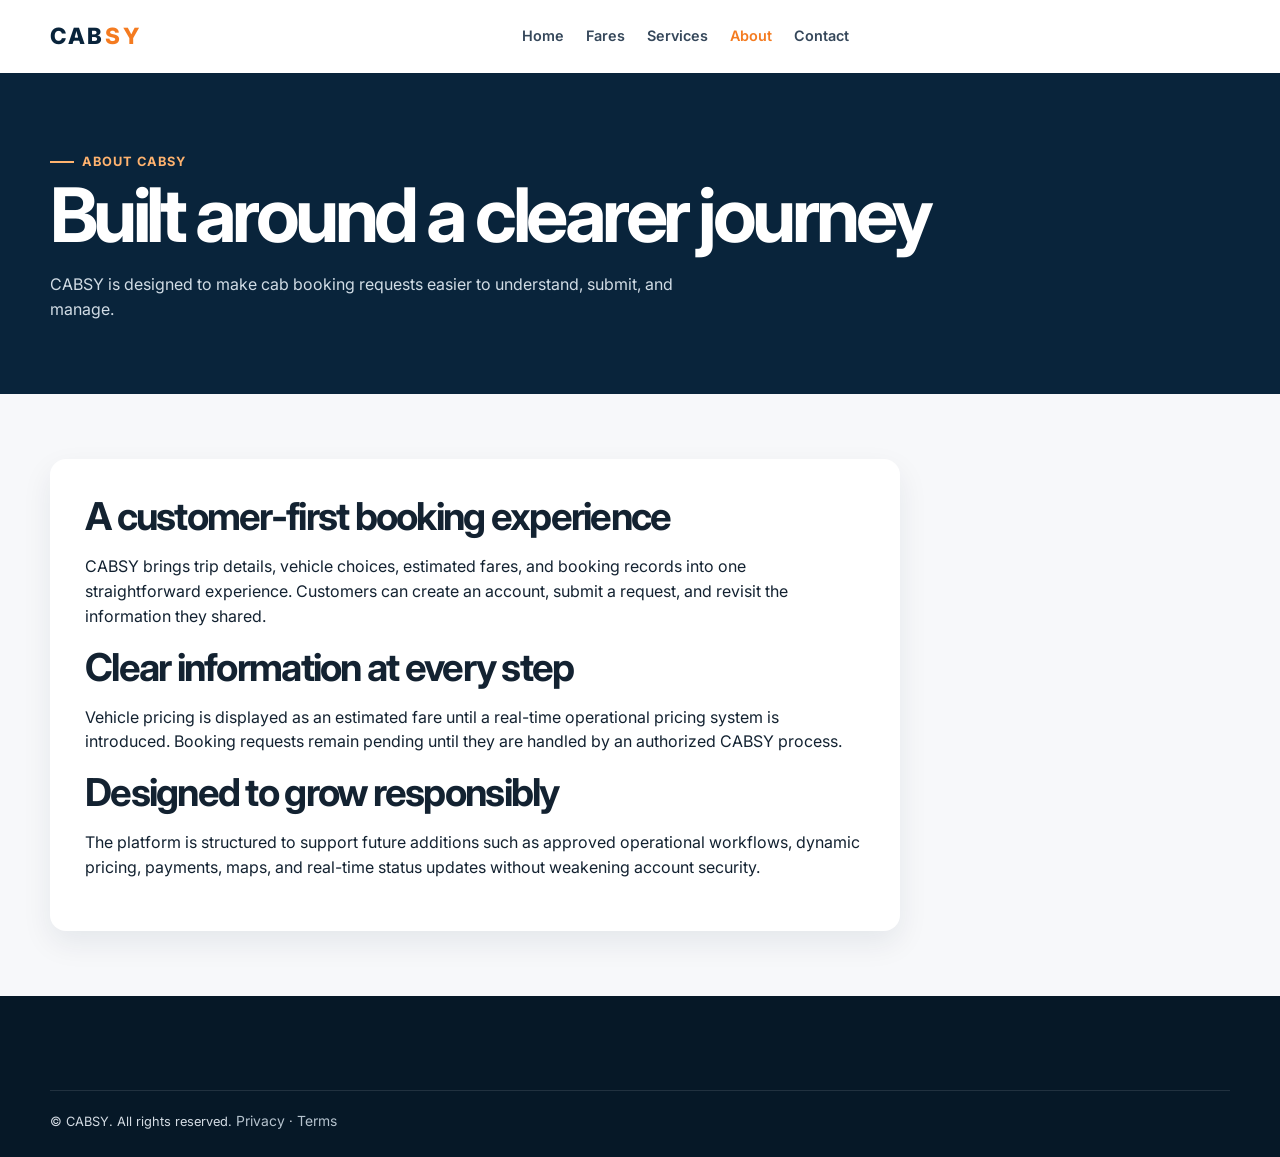
==== about.html @ bde8b739 "Add CABSY booking platform" ====
<!doctype html><html lang="en"><head><meta charset="utf-8"><meta name="viewport" content="width=device-width,initial-scale=1"><title>About CABSY</title><meta name="description" content="Learn about CABSY's customer-first cab booking approach."><link rel="stylesheet" href="css/style.css"></head><body><header class="site-header"><nav class="nav container"><a class="logo" href="index.html">CAB<span>SY</span></a><div class="nav-links"><a href="index.html">Home</a><a href="fares.html">Fares</a><a href="services.html">Services</a><a class="active" href="about.html">About</a><a href="contact.html">Contact</a></div><div class="nav-actions" data-auth-slot></div></nav></header><main><section class="page-hero"><div class="container"><span class="eyebrow">About CABSY</span><h1>Built around a clearer journey</h1><p>CABSY is designed to make cab booking requests easier to understand, submit, and manage.</p></div></section><section class="content-page container"><article><h2>A customer-first booking experience</h2><p>CABSY brings trip details, vehicle choices, estimated fares, and booking records into one straightforward experience. Customers can create an account, submit a request, and revisit the information they shared.</p><h2>Clear information at every step</h2><p>Vehicle pricing is displayed as an estimated fare until a real-time operational pricing system is introduced. Booking requests remain pending until they are handled by an authorized CABSY process.</p><h2>Designed to grow responsibly</h2><p>The platform is structured to support future additions such as approved operational workflows, dynamic pricing, payments, maps, and real-time status updates without weakening account security.</p></article></section></main><footer class="site-footer"><div class="container copyright">© CABSY. All rights reserved. <a href="privacy.html">Privacy</a> · <a href="terms.html">Terms</a></div></footer><div class="toast-region" aria-live="polite"></div><script type="module" src="js/script.js"></script></body></html>
---- css/style.css ----
@import url('https://fonts.googleapis.com/css2?family=Inter:wght@400;500;600;700;800&display=swap');
:root{--navy:#09243b;--navy-2:#0d3554;--orange:#f47b20;--orange-dark:#ca5b0a;--paper:#f7f8fa;--white:#fff;--text:#132231;--muted:#617080;--border:#dbe2e8;--success:#18794e;--error:#bc2c2c;--warning:#a15b00;--shadow:0 12px 30px #09243b14;--radius:16px;--radius-sm:10px;--container:1180px}*{box-sizing:border-box}html{scroll-behavior:smooth}body{margin:0;background:var(--paper);color:var(--text);font:16px/1.55 Inter,Arial,sans-serif}body.menu-open{overflow:hidden}a{color:inherit;text-decoration:none}img{max-width:100%}.container{width:min(var(--container),calc(100% - 40px));margin:auto}.skip-link{position:absolute;left:-999px;z-index:999;padding:10px;background:#fff}.skip-link:focus{left:10px;top:10px}.site-header{position:sticky;top:0;z-index:100;background:#ffffffeb;border-bottom:1px solid transparent;backdrop-filter:blur(12px)}.site-header.scrolled{border-color:var(--border);box-shadow:0 5px 20px #09243b0a}.nav{min-height:72px;display:flex;align-items:center;justify-content:space-between;gap:20px}.logo{font-weight:800;font-size:1.4rem;letter-spacing:.12em;color:var(--navy)}.logo span{color:var(--orange)}.nav-links,.nav-actions{display:flex;align-items:center;gap:22px}.nav-links a{font-size:.9rem;font-weight:600;color:#35475a}.nav-links a:hover,.nav-links a.active{color:var(--orange)}.button{appearance:none;border:0;border-radius:9px;background:var(--orange);color:#fff;cursor:pointer;display:inline-flex;align-items:center;justify-content:center;gap:8px;font:600 .92rem Inter;padding:12px 18px;transition:.2s}.button:hover{background:var(--orange-dark);transform:translateY(-1px)}.button:disabled{opacity:.65;cursor:not-allowed;transform:none}.button-outline{background:transparent;color:var(--navy);border:1px solid var(--navy)}.button-outline:hover{background:var(--navy);color:#fff}.button-light{background:#fff;color:var(--navy)}.menu-toggle{display:none;background:transparent;border:0;color:var(--navy);font-size:1.5rem;cursor:pointer}.hero{background:var(--navy);color:#fff;padding:82px 0 150px;overflow:hidden;position:relative}.hero:after{content:'';position:absolute;width:520px;height:520px;border:80px solid #ffffff0b;border-radius:50%;right:-180px;top:-220px}.hero-grid{display:grid;grid-template-columns:1.1fr .9fr;gap:58px;align-items:center;position:relative;z-index:1}.eyebrow{display:inline-flex;gap:8px;align-items:center;color:#ffb36f;font-size:.8rem;font-weight:700;letter-spacing:.08em;text-transform:uppercase}.eyebrow:before{content:'';width:24px;height:2px;background:currentColor}h1,h2,h3{line-height:1.15;margin:0 0 14px}h1{font-size:clamp(2.5rem,6vw,4.7rem);letter-spacing:-.06em}h2{font-size:clamp(1.8rem,3vw,2.7rem);letter-spacing:-.045em}h3{font-size:1.12rem}.hero p{color:#d2dbe3;font-size:1.08rem;max-width:580px}.hero-actions{display:flex;gap:12px;flex-wrap:wrap;margin-top:25px}.hero-visual{min-height:290px;position:relative}.car-art{position:absolute;inset:45px 0 0 30px;border-radius:28px;background:linear-gradient(140deg,#15557b,#0d304c);box-shadow:20px 20px 0 #f47b20}.car-art:before{content:'CABSY';position:absolute;inset:22% 12%;display:grid;place-items:center;border:1px solid #ffffff3d;border-radius:18px;color:#fff;font-weight:800;font-size:clamp(2.5rem,6vw,4.5rem);letter-spacing:.2em}.booking-shell{margin:-92px auto 0;position:relative;z-index:2}.booking-card,.card{background:#fff;border:1px solid var(--border);box-shadow:var(--shadow);border-radius:var(--radius)}.booking-card{padding:25px}.form-heading{display:flex;justify-content:space-between;gap:16px;align-items:baseline;margin-bottom:18px}.form-heading p{margin:0;color:var(--muted);font-size:.88rem}.booking-grid{display:grid;grid-template-columns:repeat(4,1fr);gap:14px}.field{display:grid;gap:6px}.field label{font-size:.82rem;font-weight:700;color:#34485b}.field-full{grid-column:span 2}.field input,.field select,.field textarea{width:100%;min-height:45px;padding:10px 11px;border:1px solid var(--border);border-radius:8px;font:inherit;background:#fff;color:var(--text)}.field textarea{min-height:86px;resize:vertical}.field input:focus,.field select:focus,.field textarea:focus{outline:3px solid #f47b2030;border-color:var(--orange)}.input-error{border-color:var(--error)!important}.field-error{min-height:18px;font-size:.76rem;color:var(--error)}.form-submit{align-self:end;min-height:45px}.section{padding:88px 0}.section-alt{background:#edf1f4}.section-head{max-width:670px;margin-bottom:36px}.section-head p{color:var(--muted);margin:0}.grid-3{display:grid;grid-template-columns:repeat(3,1fr);gap:20px}.feature{padding:25px}.feature-icon{display:grid;place-items:center;width:46px;height:46px;background:#fff0e6;border-radius:12px;color:var(--orange);font-size:1.4rem;margin-bottom:18px}.feature p,.card p{color:var(--muted);font-size:.93rem}.vehicle-card{padding:20px;display:flex;flex-direction:column}.vehicle-icon{height:88px;display:grid;place-items:center;font-size:3.5rem;background:#f2f6f8;border-radius:12px;margin-bottom:16px}.vehicle-meta{display:flex;justify-content:space-between;gap:8px;color:var(--muted);font-size:.83rem}.price{font-size:1.35rem;font-weight:800;color:var(--navy);margin:14px 0}.vehicle-card .button{margin-top:auto}.steps{counter-reset:step}.step{padding:22px;position:relative}.step:before{counter-increment:step;content:'0' counter(step);font-size:2rem;font-weight:800;color:var(--orange)}.safety{background:var(--navy);color:#fff}.safety p{color:#d1dce5}.testimonial{padding:25px}.stars{color:var(--orange);letter-spacing:2px}.quote{font-size:1rem}.cta{background:var(--orange);color:#fff;border-radius:var(--radius);padding:42px;display:flex;align-items:center;justify-content:space-between;gap:20px}.cta h2{margin:0}.site-footer{background:#061827;color:#d4dce4;padding:58px 0 24px}.footer-grid{display:grid;grid-template-columns:1.6fr repeat(3,1fr);gap:35px}.site-footer .logo{color:#fff}.site-footer p,.site-footer a{font-size:.87rem;color:#b6c3ce}.site-footer a:hover{color:#ffab67}.footer-title{color:#fff;font-size:.88rem;font-weight:700;margin:0 0 13px}.footer-links{display:grid;gap:8px}.copyright{border-top:1px solid #ffffff1c;margin-top:36px;padding-top:20px;font-size:.8rem}.page-hero{background:var(--navy);color:#fff;padding:72px 0}.page-hero p{max-width:650px;color:#d1dce5;margin:0}.content-page{padding:65px 0}.content-page article{max-width:850px;background:#fff;padding:35px;border-radius:var(--radius);box-shadow:var(--shadow)}.content-page li{margin:7px 0}.status{display:inline-flex;border-radius:99px;padding:4px 9px;font-size:.76rem;font-weight:700}.status-pending{color:#9a5a00;background:#fff1d8}.status-confirmed{color:#075b85;background:#dcf3ff}.status-completed{color:#17653f;background:#e0f5e8}.status-cancelled{color:#a02828;background:#fee6e6}.toast-region{position:fixed;right:18px;bottom:18px;z-index:1000;display:grid;gap:10px}.toast{max-width:360px;background:#fff;border-left:4px solid var(--navy);padding:13px 15px;box-shadow:var(--shadow);border-radius:8px}.toast.success{border-color:var(--success)}.toast.error{border-color:var(--error)}.modal-backdrop{position:fixed;inset:0;background:#06182799;display:none;z-index:1000;padding:20px;place-items:center}.modal-backdrop.open{display:grid}.modal{max-width:520px;width:100%;background:#fff;border-radius:16px;padding:28px;box-shadow:var(--shadow)}.account-menu{position:relative}.account-menu summary{cursor:pointer;list-style:none;font-weight:600;font-size:.88rem}.account-menu summary::-webkit-details-marker{display:none}.account-menu nav{position:absolute;right:0;top:130%;width:180px;padding:8px;background:#fff;border:1px solid var(--border);border-radius:10px;box-shadow:var(--shadow);display:grid;gap:3px}.account-menu a,.account-menu button{padding:8px;text-align:left;border:0;background:transparent;cursor:pointer;font:inherit;font-size:.86rem}.account-menu a:hover,.account-menu button:hover{background:var(--paper)}
@media(max-width:850px){.menu-toggle{display:block}.nav-links,.nav-actions{display:none}.nav-links.open{display:flex;position:absolute;top:72px;left:0;right:0;padding:22px 20px;background:#fff;border-bottom:1px solid var(--border);flex-direction:column;align-items:stretch;gap:14px}.nav-actions.mobile-open{display:flex;position:absolute;top:286px;left:0;right:0;padding:0 20px 22px;background:#fff;flex-direction:column;align-items:stretch}.hero{padding:62px 0 130px}.hero-grid{grid-template-columns:1fr}.hero-visual{display:none}.booking-grid{grid-template-columns:repeat(2,1fr)}.field-full{grid-column:span 2}.footer-grid{grid-template-columns:repeat(2,1fr)}}
@media(max-width:540px){.container{width:min(100% - 28px,var(--container))}.hero{padding-top:50px}.booking-card{padding:18px}.booking-grid,.grid-3{grid-template-columns:1fr}.field-full{grid-column:span 1}.form-submit{width:100%}.section{padding:60px 0}.cta{padding:28px;display:block}.cta .button{margin-top:18px}.footer-grid{grid-template-columns:1fr 1fr;gap:24px}.footer-grid>div:first-child{grid-column:span 2}.page-hero{padding:55px 0}.content-page{padding:35px 0}.content-page article{padding:22px}}
@media(prefers-reduced-motion:reduce){*,*:before,*:after{scroll-behavior:auto!important;transition:none!important;animation:none!important}}
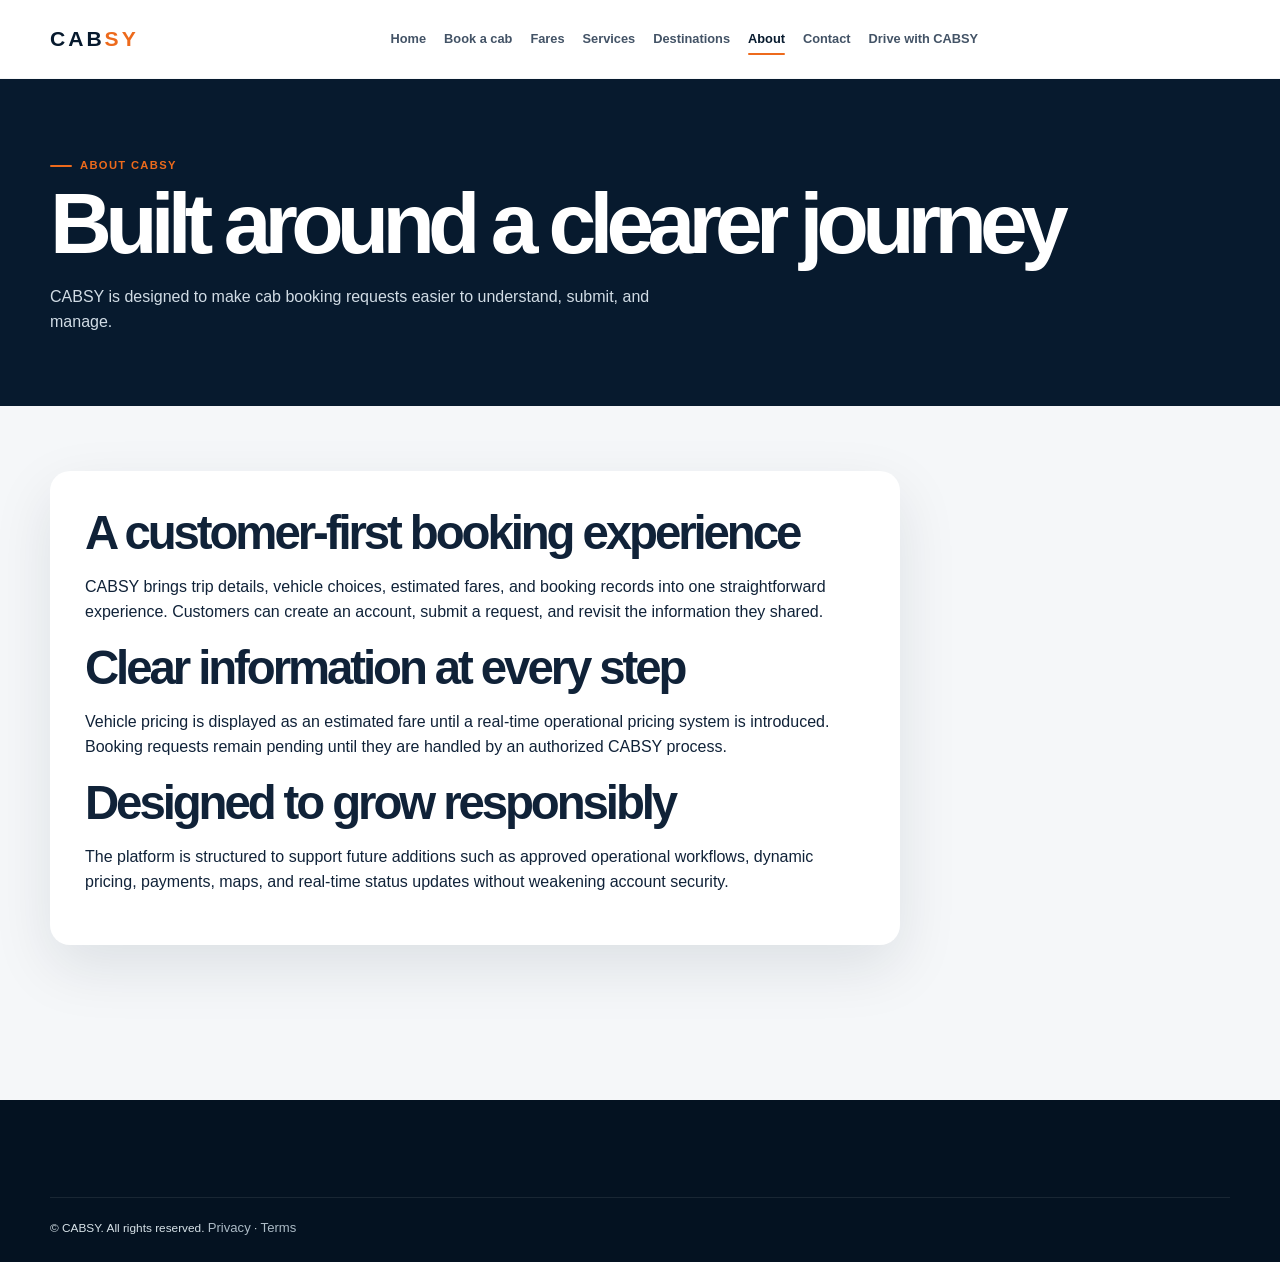
==== commit 1dc56892: "Add route booking and driver verification" ====
--- a/about.html
+++ b/about.html
@@ -1 +1 @@
-<!doctype html><html lang="en"><head><meta charset="utf-8"><meta name="viewport" content="width=device-width,initial-scale=1"><title>About CABSY</title><meta name="description" content="Learn about CABSY's customer-first cab booking approach."><link rel="stylesheet" href="css/style.css"></head><body><header class="site-header"><nav class="nav container"><a class="logo" href="index.html">CAB<span>SY</span></a><div class="nav-links"><a href="index.html">Home</a><a href="fares.html">Fares</a><a href="services.html">Services</a><a class="active" href="about.html">About</a><a href="contact.html">Contact</a></div><div class="nav-actions" data-auth-slot></div></nav></header><main><section class="page-hero"><div class="container"><span class="eyebrow">About CABSY</span><h1>Built around a clearer journey</h1><p>CABSY is designed to make cab booking requests easier to understand, submit, and manage.</p></div></section><section class="content-page container"><article><h2>A customer-first booking experience</h2><p>CABSY brings trip details, vehicle choices, estimated fares, and booking records into one straightforward experience. Customers can create an account, submit a request, and revisit the information they shared.</p><h2>Clear information at every step</h2><p>Vehicle pricing is displayed as an estimated fare until a real-time operational pricing system is introduced. Booking requests remain pending until they are handled by an authorized CABSY process.</p><h2>Designed to grow responsibly</h2><p>The platform is structured to support future additions such as approved operational workflows, dynamic pricing, payments, maps, and real-time status updates without weakening account security.</p></article></section></main><footer class="site-footer"><div class="container copyright">© CABSY. All rights reserved. <a href="privacy.html">Privacy</a> · <a href="terms.html">Terms</a></div></footer><div class="toast-region" aria-live="polite"></div><script type="module" src="js/script.js"></script></body></html>+<!doctype html><html lang="en"><head><meta charset="utf-8"><meta name="viewport" content="width=device-width,initial-scale=1"><title>About CABSY</title><meta name="description" content="Learn about CABSY's customer-first cab booking approach."><link rel="stylesheet" href="css/style.css"></head><body><header class="site-header"><nav class="nav container"><a class="logo" href="index.html">CAB<span>SY</span></a><div class="nav-links"><a href="index.html">Home</a><a href="index.html#book">Book a cab</a><a href="fares.html">Fares</a><a href="services.html">Services</a><a href="destinations.html">Destinations</a><a class="active" href="about.html">About</a><a href="contact.html">Contact</a><a href="driver-registration.html">Drive with CABSY</a></div><div class="nav-actions" data-auth-slot></div></nav></header><main><section class="page-hero"><div class="container"><span class="eyebrow">About CABSY</span><h1>Built around a clearer journey</h1><p>CABSY is designed to make cab booking requests easier to understand, submit, and manage.</p></div></section><section class="content-page container"><article><h2>A customer-first booking experience</h2><p>CABSY brings trip details, vehicle choices, estimated fares, and booking records into one straightforward experience. Customers can create an account, submit a request, and revisit the information they shared.</p><h2>Clear information at every step</h2><p>Vehicle pricing is displayed as an estimated fare until a real-time operational pricing system is introduced. Booking requests remain pending until they are handled by an authorized CABSY process.</p><h2>Designed to grow responsibly</h2><p>The platform is structured to support future additions such as approved operational workflows, dynamic pricing, payments, maps, and real-time status updates without weakening account security.</p></article></section></main><footer class="site-footer"><div class="container copyright">© CABSY. All rights reserved. <a href="privacy.html">Privacy</a> · <a href="terms.html">Terms</a></div></footer><div class="toast-region" aria-live="polite"></div><script type="module" src="js/script.js"></script></body></html>
--- a/css/style.css
+++ b/css/style.css
@@ -1,5 +1,2 @@
-@import url('https://fonts.googleapis.com/css2?family=Inter:wght@400;500;600;700;800&display=swap');
-:root{--navy:#09243b;--navy-2:#0d3554;--orange:#f47b20;--orange-dark:#ca5b0a;--paper:#f7f8fa;--white:#fff;--text:#132231;--muted:#617080;--border:#dbe2e8;--success:#18794e;--error:#bc2c2c;--warning:#a15b00;--shadow:0 12px 30px #09243b14;--radius:16px;--radius-sm:10px;--container:1180px}*{box-sizing:border-box}html{scroll-behavior:smooth}body{margin:0;background:var(--paper);color:var(--text);font:16px/1.55 Inter,Arial,sans-serif}body.menu-open{overflow:hidden}a{color:inherit;text-decoration:none}img{max-width:100%}.container{width:min(var(--container),calc(100% - 40px));margin:auto}.skip-link{position:absolute;left:-999px;z-index:999;padding:10px;background:#fff}.skip-link:focus{left:10px;top:10px}.site-header{position:sticky;top:0;z-index:100;background:#ffffffeb;border-bottom:1px solid transparent;backdrop-filter:blur(12px)}.site-header.scrolled{border-color:var(--border);box-shadow:0 5px 20px #09243b0a}.nav{min-height:72px;display:flex;align-items:center;justify-content:space-between;gap:20px}.logo{font-weight:800;font-size:1.4rem;letter-spacing:.12em;color:var(--navy)}.logo span{color:var(--orange)}.nav-links,.nav-actions{display:flex;align-items:center;gap:22px}.nav-links a{font-size:.9rem;font-weight:600;color:#35475a}.nav-links a:hover,.nav-links a.active{color:var(--orange)}.button{appearance:none;border:0;border-radius:9px;background:var(--orange);color:#fff;cursor:pointer;display:inline-flex;align-items:center;justify-content:center;gap:8px;font:600 .92rem Inter;padding:12px 18px;transition:.2s}.button:hover{background:var(--orange-dark);transform:translateY(-1px)}.button:disabled{opacity:.65;cursor:not-allowed;transform:none}.button-outline{background:transparent;color:var(--navy);border:1px solid var(--navy)}.button-outline:hover{background:var(--navy);color:#fff}.button-light{background:#fff;color:var(--navy)}.menu-toggle{display:none;background:transparent;border:0;color:var(--navy);font-size:1.5rem;cursor:pointer}.hero{background:var(--navy);color:#fff;padding:82px 0 150px;overflow:hidden;position:relative}.hero:after{content:'';position:absolute;width:520px;height:520px;border:80px solid #ffffff0b;border-radius:50%;right:-180px;top:-220px}.hero-grid{display:grid;grid-template-columns:1.1fr .9fr;gap:58px;align-items:center;position:relative;z-index:1}.eyebrow{display:inline-flex;gap:8px;align-items:center;color:#ffb36f;font-size:.8rem;font-weight:700;letter-spacing:.08em;text-transform:uppercase}.eyebrow:before{content:'';width:24px;height:2px;background:currentColor}h1,h2,h3{line-height:1.15;margin:0 0 14px}h1{font-size:clamp(2.5rem,6vw,4.7rem);letter-spacing:-.06em}h2{font-size:clamp(1.8rem,3vw,2.7rem);letter-spacing:-.045em}h3{font-size:1.12rem}.hero p{color:#d2dbe3;font-size:1.08rem;max-width:580px}.hero-actions{display:flex;gap:12px;flex-wrap:wrap;margin-top:25px}.hero-visual{min-height:290px;position:relative}.car-art{position:absolute;inset:45px 0 0 30px;border-radius:28px;background:linear-gradient(140deg,#15557b,#0d304c);box-shadow:20px 20px 0 #f47b20}.car-art:before{content:'CABSY';position:absolute;inset:22% 12%;display:grid;place-items:center;border:1px solid #ffffff3d;border-radius:18px;color:#fff;font-weight:800;font-size:clamp(2.5rem,6vw,4.5rem);letter-spacing:.2em}.booking-shell{margin:-92px auto 0;position:relative;z-index:2}.booking-card,.card{background:#fff;border:1px solid var(--border);box-shadow:var(--shadow);border-radius:var(--radius)}.booking-card{padding:25px}.form-heading{display:flex;justify-content:space-between;gap:16px;align-items:baseline;margin-bottom:18px}.form-heading p{margin:0;color:var(--muted);font-size:.88rem}.booking-grid{display:grid;grid-template-columns:repeat(4,1fr);gap:14px}.field{display:grid;gap:6px}.field label{font-size:.82rem;font-weight:700;color:#34485b}.field-full{grid-column:span 2}.field input,.field select,.field textarea{width:100%;min-height:45px;padding:10px 11px;border:1px solid var(--border);border-radius:8px;font:inherit;background:#fff;color:var(--text)}.field textarea{min-height:86px;resize:vertical}.field input:focus,.field select:focus,.field textarea:focus{outline:3px solid #f47b2030;border-color:var(--orange)}.input-error{border-color:var(--error)!important}.field-error{min-height:18px;font-size:.76rem;color:var(--error)}.form-submit{align-self:end;min-height:45px}.section{padding:88px 0}.section-alt{background:#edf1f4}.section-head{max-width:670px;margin-bottom:36px}.section-head p{color:var(--muted);margin:0}.grid-3{display:grid;grid-template-columns:repeat(3,1fr);gap:20px}.feature{padding:25px}.feature-icon{display:grid;place-items:center;width:46px;height:46px;background:#fff0e6;border-radius:12px;color:var(--orange);font-size:1.4rem;margin-bottom:18px}.feature p,.card p{color:var(--muted);font-size:.93rem}.vehicle-card{padding:20px;display:flex;flex-direction:column}.vehicle-icon{height:88px;display:grid;place-items:center;font-size:3.5rem;background:#f2f6f8;border-radius:12px;margin-bottom:16px}.vehicle-meta{display:flex;justify-content:space-between;gap:8px;color:var(--muted);font-size:.83rem}.price{font-size:1.35rem;font-weight:800;color:var(--navy);margin:14px 0}.vehicle-card .button{margin-top:auto}.steps{counter-reset:step}.step{padding:22px;position:relative}.step:before{counter-increment:step;content:'0' counter(step);font-size:2rem;font-weight:800;color:var(--orange)}.safety{background:var(--navy);color:#fff}.safety p{color:#d1dce5}.testimonial{padding:25px}.stars{color:var(--orange);letter-spacing:2px}.quote{font-size:1rem}.cta{background:var(--orange);color:#fff;border-radius:var(--radius);padding:42px;display:flex;align-items:center;justify-content:space-between;gap:20px}.cta h2{margin:0}.site-footer{background:#061827;color:#d4dce4;padding:58px 0 24px}.footer-grid{display:grid;grid-template-columns:1.6fr repeat(3,1fr);gap:35px}.site-footer .logo{color:#fff}.site-footer p,.site-footer a{font-size:.87rem;color:#b6c3ce}.site-footer a:hover{color:#ffab67}.footer-title{color:#fff;font-size:.88rem;font-weight:700;margin:0 0 13px}.footer-links{display:grid;gap:8px}.copyright{border-top:1px solid #ffffff1c;margin-top:36px;padding-top:20px;font-size:.8rem}.page-hero{background:var(--navy);color:#fff;padding:72px 0}.page-hero p{max-width:650px;color:#d1dce5;margin:0}.content-page{padding:65px 0}.content-page article{max-width:850px;background:#fff;padding:35px;border-radius:var(--radius);box-shadow:var(--shadow)}.content-page li{margin:7px 0}.status{display:inline-flex;border-radius:99px;padding:4px 9px;font-size:.76rem;font-weight:700}.status-pending{color:#9a5a00;background:#fff1d8}.status-confirmed{color:#075b85;background:#dcf3ff}.status-completed{color:#17653f;background:#e0f5e8}.status-cancelled{color:#a02828;background:#fee6e6}.toast-region{position:fixed;right:18px;bottom:18px;z-index:1000;display:grid;gap:10px}.toast{max-width:360px;background:#fff;border-left:4px solid var(--navy);padding:13px 15px;box-shadow:var(--shadow);border-radius:8px}.toast.success{border-color:var(--success)}.toast.error{border-color:var(--error)}.modal-backdrop{position:fixed;inset:0;background:#06182799;display:none;z-index:1000;padding:20px;place-items:center}.modal-backdrop.open{display:grid}.modal{max-width:520px;width:100%;background:#fff;border-radius:16px;padding:28px;box-shadow:var(--shadow)}.account-menu{position:relative}.account-menu summary{cursor:pointer;list-style:none;font-weight:600;font-size:.88rem}.account-menu summary::-webkit-details-marker{display:none}.account-menu nav{position:absolute;right:0;top:130%;width:180px;padding:8px;background:#fff;border:1px solid var(--border);border-radius:10px;box-shadow:var(--shadow);display:grid;gap:3px}.account-menu a,.account-menu button{padding:8px;text-align:left;border:0;background:transparent;cursor:pointer;font:inherit;font-size:.86rem}.account-menu a:hover,.account-menu button:hover{background:var(--paper)}
-@media(max-width:850px){.menu-toggle{display:block}.nav-links,.nav-actions{display:none}.nav-links.open{display:flex;position:absolute;top:72px;left:0;right:0;padding:22px 20px;background:#fff;border-bottom:1px solid var(--border);flex-direction:column;align-items:stretch;gap:14px}.nav-actions.mobile-open{display:flex;position:absolute;top:286px;left:0;right:0;padding:0 20px 22px;background:#fff;flex-direction:column;align-items:stretch}.hero{padding:62px 0 130px}.hero-grid{grid-template-columns:1fr}.hero-visual{display:none}.booking-grid{grid-template-columns:repeat(2,1fr)}.field-full{grid-column:span 2}.footer-grid{grid-template-columns:repeat(2,1fr)}}
-@media(max-width:540px){.container{width:min(100% - 28px,var(--container))}.hero{padding-top:50px}.booking-card{padding:18px}.booking-grid,.grid-3{grid-template-columns:1fr}.field-full{grid-column:span 1}.form-submit{width:100%}.section{padding:60px 0}.cta{padding:28px;display:block}.cta .button{margin-top:18px}.footer-grid{grid-template-columns:1fr 1fr;gap:24px}.footer-grid>div:first-child{grid-column:span 2}.page-hero{padding:55px 0}.content-page{padding:35px 0}.content-page article{padding:22px}}
-@media(prefers-reduced-motion:reduce){*,*:before,*:after{scroll-behavior:auto!important;transition:none!important;animation:none!important}}
+
+:root{--navy:#071a2e;--navy-deep:#041221;--blue:#154669;--ink:#102238;--muted:#697889;--orange:#ed6a1c;--orange-2:#ff9a54;--cream:#fff9f4;--paper:#f5f7f9;--surface:#fff;--border:#dce5eb;--line:#e9eef2;--success:#177245;--error:#b42318;--shadow:0 22px 60px rgba(9,31,49,.1);--shadow-lg:0 32px 90px rgba(3,22,38,.2);--radius:20px;--radius-lg:30px;--container:1180px}*{box-sizing:border-box}html{scroll-behavior:smooth}body{margin:0;padding-top:78px;background:var(--paper);color:var(--ink);font:16px/1.55 'DM Sans',Arial,sans-serif}body.menu-open{overflow:hidden}a{color:inherit;text-decoration:none}button,input,select,textarea{font:inherit}img{max-width:100%}.container{width:min(var(--container),calc(100% - 48px));margin:auto}.skip-link{position:absolute;top:-50px;left:12px;z-index:999;padding:9px 13px;border-radius:8px;background:#fff;box-shadow:var(--shadow)}.skip-link:focus{top:12px}.site-header{position:fixed;top:0;right:0;left:0;z-index:100;border-bottom:1px solid transparent;background:rgba(255,255,255,.94);backdrop-filter:blur(18px);transition:background .25s,border .25s,box-shadow .25s}.site-header.scrolled{border-color:#e5eaee;background:rgba(255,255,255,.94);box-shadow:0 6px 26px rgba(4,18,33,.06)}.nav{display:flex;min-height:78px;align-items:center;justify-content:space-between;gap:18px}.logo{font:800 1.32rem/1 Manrope,sans-serif;letter-spacing:.14em;color:var(--navy)}.logo span{color:var(--orange)}.nav-links,.nav-actions{display:flex;align-items:center;gap:18px}.nav-links a{position:relative;padding:6px 0;color:#435366;font-size:.8rem;font-weight:700;white-space:nowrap}.nav-links a:after{position:absolute;right:0;bottom:0;left:0;height:2px;transform:scaleX(0);transform-origin:center;border-radius:2px;background:var(--orange);content:'';transition:transform .2s}.nav-links a:hover,.nav-links a.active{color:var(--navy)}.nav-links a:hover:after,.nav-links a.active:after{transform:scaleX(1)}.menu-toggle{display:none;border:0;background:transparent;color:var(--navy);font-size:1.5rem;cursor:pointer}.button{display:inline-flex;min-height:44px;align-items:center;justify-content:center;gap:9px;border:1px solid transparent;border-radius:10px;background:var(--orange);color:#fff;cursor:pointer;padding:10px 16px;font-size:.84rem;font-weight:800;transition:transform .22s ease,box-shadow .22s ease,background .22s ease,border-color .22s ease}.button:hover{transform:translateY(-2px);background:#cc510a;box-shadow:0 11px 20px rgba(190,71,7,.2)}.button:focus-visible,a:focus-visible,input:focus-visible,select:focus-visible,textarea:focus-visible{outline:3px solid #ed6a1c42;outline-offset:3px}.button:disabled{cursor:not-allowed;opacity:.6;transform:none}.button-primary{background:linear-gradient(135deg,#f47b2d,#db580e)}.button-primary:hover{background:linear-gradient(135deg,#f88a43,#c94b06)}.button-outline{border-color:#a8b7c2;background:transparent;color:var(--navy)}.button-outline:hover{border-color:var(--navy);background:var(--navy);color:#fff}.button-ghost{border-color:#ffffff38;background:#ffffff12;color:#fff;backdrop-filter:blur(9px)}.button-ghost:hover{border-color:#ffffff70;background:#fff;color:var(--navy);box-shadow:none}.button-xl{min-height:52px;padding:13px 21px;font-size:.92rem}.eyebrow{display:inline-flex;align-items:center;gap:8px;color:var(--orange);font-size:.7rem;font-weight:800;letter-spacing:.12em;text-transform:uppercase}.eyebrow:before{width:22px;height:2px;border-radius:3px;background:currentColor;content:''}h1,h2,h3{margin:0 0 14px;font-family:Manrope,Arial,sans-serif;line-height:1.12}h1{font-size:clamp(3.3rem,6.7vw,6.15rem);letter-spacing:-.079em}h2{font-size:clamp(2rem,3.7vw,3.35rem);letter-spacing:-.065em}h3{font-size:1.1rem;letter-spacing:-.025em}.hero{position:relative;overflow:hidden;background:var(--navy);color:#fff}.hero-premium{min-height:650px;padding:93px 0 187px;background:radial-gradient(circle at 76% 26%,#1e668e 0,transparent 20%),radial-gradient(circle at 29% 100%,#0e385a 0,transparent 31%),linear-gradient(122deg,#061827,#0a263d)}.hero-grid-pattern{position:absolute;inset:0;opacity:.16;background-image:linear-gradient(#ffffff16 1px,transparent 1px),linear-gradient(90deg,#ffffff16 1px,transparent 1px);background-size:36px 36px;mask-image:linear-gradient(90deg,#000 0,transparent 79%)}.hero-orbit{position:absolute;border:1px solid #ffffff20;border-radius:50%;pointer-events:none}.orbit-one{top:-270px;right:-165px;width:720px;height:720px}.orbit-two{right:20%;bottom:-460px;width:850px;height:850px;border-color:#ed6a1c2c}.hero-layout{position:relative;z-index:1;display:grid;grid-template-columns:1.02fr .98fr;gap:60px;align-items:center}.hero-copy{max-width:645px}.hero-badge{display:inline-flex;align-items:center;gap:8px;padding:8px 12px;border:1px solid #ffffff24;border-radius:50px;background:#ffffff0e;color:#d9e9f3;font-size:.7rem;font-weight:800;letter-spacing:.09em;text-transform:uppercase;backdrop-filter:blur(9px)}.hero-badge i{width:7px;height:7px;border-radius:50%;background:var(--orange-2);box-shadow:0 0 0 4px #ff995826}.hero-copy h1{margin-top:21px}.hero-copy h1 span{color:#ffa766}.hero-copy>p{max-width:550px;margin:21px 0 0;color:#c9d6df;font-size:1.08rem}.hero-actions{display:flex;flex-wrap:wrap;gap:12px;margin-top:30px}.hero-proof{display:flex;flex-wrap:wrap;gap:16px;margin-top:34px;color:#d0dbe2;font-size:.75rem;font-weight:700}.hero-proof span{display:flex;align-items:center;gap:7px}.hero-proof b{display:grid;width:22px;height:22px;place-items:center;border:1px solid #ffffff32;border-radius:50%;color:#ffad70;font:800 .62rem Manrope}.hero-product{position:relative;min-height:450px}.hero-glow{position:absolute;top:48px;left:18%;width:350px;height:350px;border-radius:50%;background:#53b1d436;filter:blur(26px)}.map-panel{position:absolute;top:18px;right:15px;bottom:17px;left:39px;overflow:hidden;border:1px solid #ffffff32;border-radius:28px;background:linear-gradient(145deg,#34708d,#154461 62%,#0d304a);box-shadow:var(--shadow-lg);transform:rotate(2.5deg)}.map-panel:before{position:absolute;inset:0;background:radial-gradient(ellipse at 62% 22%,#a2d8e331 0,transparent 36%);content:''}.map-lines span{position:absolute;width:160%;height:1px;background:#d4edf01c;transform:rotate(-31deg)}.map-lines span:nth-child(1){top:18%;left:-20%}.map-lines span:nth-child(2){top:39%;left:-20%}.map-lines span:nth-child(3){top:64%;left:-20%}.map-lines span:nth-child(4){top:85%;left:-20%}.map-route{position:absolute;top:18%;right:18%;bottom:20%;left:24%;border:3px solid transparent;border-top-color:#f79850;border-right-color:#f79850;border-radius:65% 45% 53% 30%;transform:rotate(-10deg)}.map-route:after{position:absolute;right:-8px;bottom:-8px;width:14px;height:14px;border:4px solid #fff;border-radius:50%;background:#ed6a1c;box-shadow:0 0 0 6px #ed6a1c2e;content:''}.map-route i{position:absolute;top:-8px;left:-8px;width:14px;height:14px;border:4px solid #fff;border-radius:50%;background:#167249;box-shadow:0 0 0 6px #1672492e}.car-chip{position:absolute;right:22%;bottom:31%;display:flex;align-items:center;gap:8px;padding:8px 11px;border:1px solid #ffffff40;border-radius:9px;background:#fff;color:var(--navy);box-shadow:0 10px 18px #01142355;font-size:1.15rem;transform:rotate(-2.5deg)}.car-chip small{font-size:.67rem;font-weight:800}.trip-preview{position:absolute;z-index:2;right:-8px;bottom:-18px;width:min(91%,370px);padding:18px;border:1px solid #ffffff8a;border-radius:17px;background:rgba(255,255,255,.96);color:var(--ink);box-shadow:0 18px 40px #03172745;transform:rotate(-1.5deg)}.preview-top{display:flex;align-items:center;gap:9px}.preview-mark{display:grid;width:31px;height:31px;place-items:center;border-radius:9px;background:var(--navy);color:#ff9a54;font:800 .92rem Manrope}.preview-top small,.preview-top strong{display:block}.preview-top small{color:var(--muted);font-size:.62rem}.preview-top strong{font:800 .75rem Manrope}.preview-top em{margin-left:auto;border-radius:99px;background:#fff0e5;color:#b64b0a;padding:4px 7px;font-size:.6rem;font-style:normal;font-weight:800}.preview-route{position:relative;display:grid;grid-template-columns:13px 1fr;gap:8px 9px;margin:17px 0}.preview-route small,.preview-route strong{display:block}.preview-route small{color:var(--muted);font-size:.61rem}.preview-route strong{font-size:.7rem}.route-point{z-index:1;width:11px;height:11px;margin:6px 0 0;border:2px solid #fff;border-radius:50%;box-shadow:0 0 0 1px #c8d4dc}.route-point.pickup{background:var(--success)}.route-point.destination{background:var(--orange)}.route-rule{position:absolute;top:17px;bottom:17px;left:5px;border-left:1px dashed #aebdc7}.preview-foot{display:flex;justify-content:space-between;padding-top:11px;border-top:1px solid var(--line);color:var(--muted);font-size:.68rem;font-weight:700}.mini-arrow{color:var(--orange);font-size:1rem}.floating-note{position:absolute;z-index:3;padding:10px 12px;border:1px solid #ffffff40;border-radius:12px;background:#ffffffea;color:var(--ink);box-shadow:0 12px 25px #0418273e}.floating-note>span{display:inline-grid;width:24px;height:24px;place-items:center;margin-right:5px;border-radius:7px;background:#fff0e7;color:var(--orange);font-weight:800}.floating-note strong,.floating-note small{display:block}.floating-note strong{margin-top:5px;font:800 .67rem Manrope}.floating-note small{color:var(--muted);font-size:.58rem}.note-left{top:0;left:-4px;animation:float 5s ease-in-out infinite}.note-right{right:-17px;bottom:107px;animation:float 5s 1.2s ease-in-out infinite}.hero-entrance{animation:heroIn .75s both}.hero-product.hero-entrance{animation-delay:.13s}.booking-stage{position:relative;z-index:4;margin-top:-111px}.booking-card,.card{border:1px solid var(--border);border-radius:var(--radius);background:var(--surface);box-shadow:var(--shadow)}.booking-card{padding:30px;background:linear-gradient(127deg,#fff,#fbfcfd)}.booking-header{display:flex;align-items:flex-end;justify-content:space-between;gap:20px;margin-bottom:22px}.booking-header h2{margin:5px 0 0;font-size:1.8rem}.fare-preview{display:inline-flex;align-items:center;gap:7px;padding:8px 10px;border:1px solid #e1e8ed;border-radius:9px;background:#f7f9fa;color:#526577;font-size:.76rem;font-weight:800}.fare-preview span{color:var(--orange)}.booking-grid{display:grid;grid-template-columns:repeat(4,1fr);gap:13px}.field{display:grid;gap:6px}.field label{color:#405365;font-size:.73rem;font-weight:800}.field label small{color:#778696;font-weight:600}.field input,.field select,.field textarea{width:100%;min-height:47px;border:1px solid #d8e1e7;border-radius:9px;background:#fff;color:var(--ink);padding:10px 11px;font-size:.86rem;transition:border .2s,box-shadow .2s,transform .2s}.field textarea{min-height:74px;resize:vertical}.field input:focus,.field select:focus,.field textarea:focus{border-color:var(--orange);outline:0;box-shadow:0 0 0 3px #ed6a1c1c}.field-route label{display:flex;align-items:center;gap:6px}.input-status{width:7px;height:7px;border-radius:50%}.status-pickup{background:var(--success)}.status-destination{background:var(--orange)}.input-error{border-color:var(--error)!important}.field-error{min-height:16px;color:var(--error);font-size:.69rem}.field-full{grid-column:span 2}.form-submit{align-self:start;min-height:47px}.booking-footer{display:flex;justify-content:space-between;gap:16px;margin-top:7px;color:var(--muted);font-size:.71rem}.booking-footer a{color:var(--navy);font-weight:700}.booking-footer b{color:var(--orange)}.assurance-band{padding:53px 0;background:#fff}.assurance-grid{display:grid;grid-template-columns:repeat(3,1fr);gap:40px}.assurance-grid>div{padding-left:18px;border-left:1px solid #d8e2e8}.assurance-number{display:block;margin-bottom:8px;color:var(--orange);font:800 .67rem Manrope;letter-spacing:.1em}.assurance-grid strong{font:800 .9rem Manrope}.assurance-grid p{margin:4px 0 0;color:var(--muted);font-size:.79rem}.assurance-grid a{color:var(--navy);font-weight:800;text-decoration:underline;text-decoration-color:#ed6a1c55;text-underline-offset:3px}.section{padding:110px 0}.split-intro{display:grid;grid-template-columns:1.05fr .7fr;justify-content:space-between;gap:60px;align-items:end;margin-bottom:42px}.split-intro h2{max-width:630px;margin:8px 0 0}.split-intro>p{max-width:420px;margin:0;color:var(--muted)}.experience-section{position:relative;overflow:hidden;background:radial-gradient(circle at 3% 50%,#edf5f8 0,transparent 24%),#f9fafb}.experience-grid{display:grid;grid-template-columns:1.3fr .85fr .85fr;gap:17px}.experience-card{position:relative;min-height:280px;overflow:hidden;padding:29px;transition:transform .3s,box-shadow .3s,border-color .3s}.experience-card:hover{z-index:1;transform:translateY(-7px);border-color:#c6d4de;box-shadow:0 28px 55px rgba(7,29,46,.13)}.experience-card h3{max-width:300px;margin-bottom:9px;font-size:1.45rem}.experience-card p{max-width:340px;margin:0;color:var(--muted);font-size:.85rem}.experience-icon{display:grid;width:46px;height:46px;place-items:center;margin-bottom:52px;border-radius:13px;background:#fff0e5;color:var(--orange);font:800 1.3rem Manrope}.card-kicker{display:block;margin-bottom:9px;color:#8796a4;font-size:.66rem;font-weight:800;letter-spacing:.1em;text-transform:uppercase}.card-wide{display:grid;grid-template-columns:1fr .7fr}.card-orbit{position:relative;align-self:center;justify-self:center;width:150px;height:150px;border:1px solid #cad9e2;border-radius:50%}.card-orbit:before,.card-orbit:after{position:absolute;border-radius:50%;content:''}.card-orbit:before{top:42px;left:42px;width:64px;height:64px;background:var(--navy);box-shadow:0 0 0 13px #e2edf2}.card-orbit:after{top:-5px;right:14px;width:20px;height:20px;background:var(--orange);box-shadow:0 0 0 8px #fff0e5}.card-dark{border-color:#0e3b5a;background:linear-gradient(145deg,#0d3958,#061b2e);color:#fff}.card-dark:after{position:absolute;right:-55px;bottom:-60px;width:210px;height:210px;border:1px solid #ffffff26;border-radius:50%;content:''}.card-dark .experience-icon{background:#ffffff18;color:#ffad70}.card-dark .card-kicker{color:#a9c5d7}.card-dark p{color:#c3d4df}.card-link{position:absolute;bottom:29px;color:#ffae72;font-size:.79rem;font-weight:800}.card-link span{margin-left:7px}.fleet-section{background:#fff}.fleet-head{display:flex;justify-content:space-between;gap:60px;align-items:end;margin-bottom:43px}.fleet-head h2{margin:8px 0 0}.fleet-head>div:last-child{max-width:350px}.fleet-head p{margin:0 0 13px;color:var(--muted);font-size:.9rem}.text-link{color:var(--navy);font-size:.82rem;font-weight:800}.text-link span{color:var(--orange);margin-left:4px}.vehicle-grid{display:grid;grid-template-columns:repeat(3,1fr);gap:18px}.vehicle-card{position:relative;display:flex;flex-direction:column;padding:18px;transition:transform .3s,box-shadow .3s,border-color .3s}.vehicle-card:hover{transform:translateY(-7px);box-shadow:0 28px 55px rgba(7,29,46,.13)}.vehicle-stage{position:relative;display:grid;height:176px;place-items:center;overflow:hidden;margin-bottom:17px;border-radius:13px;background:linear-gradient(150deg,#e7eef2,#f9fafb)}.vehicle-stage:before{position:absolute;bottom:-46px;left:-12%;width:130%;height:107px;border-radius:50% 50% 0 0;background:#d6e3e9;content:''}.stage-ertiga{background:linear-gradient(150deg,#174968,#0b2c45)}.stage-ertiga:before{background:#0d3854}.stage-innova{background:linear-gradient(150deg,#f3ece6,#f9f8f7)}.stage-innova:before{background:#e3d8ce}.vehicle-emoji{position:relative;z-index:1;font-size:5rem;filter:drop-shadow(0 17px 9px #081e2d25);transition:transform .35s}.vehicle-card:hover .vehicle-emoji{transform:translateX(5px) scale(1.07)}.vehicle-label{position:absolute;z-index:2;top:13px;left:13px;padding:5px 7px;border-radius:6px;background:#ffffffba;color:var(--navy);font-size:.59rem;font-weight:800;letter-spacing:.06em;text-transform:uppercase}.stage-ertiga .vehicle-label{background:#ffffff1b;color:#fff}.vehicle-meta{margin:0 0 8px;color:#718292;font-size:.72rem;font-weight:700}.vehicle-card h3{font-size:1.18rem}.price{margin:9px 0 19px;color:var(--navy);font:800 1.47rem Manrope}.price small{color:var(--muted);font:600 .68rem 'DM Sans'}.vehicle-card .button{margin-top:auto}.featured-vehicle{border-color:#ed6a1c;background:linear-gradient(150deg,#fff,#fff8f3);box-shadow:0 17px 35px #ed6a1c18}.popular-tag{position:absolute;z-index:3;top:27px;right:27px;border-radius:50px;background:#fff;color:#b4490c;padding:5px 8px;font-size:.6rem;font-weight:800}.journey-section{background:linear-gradient(135deg,#f4f7f9,#edf4f7)}.journey-layout{display:grid;grid-template-columns:.78fr 1.22fr;gap:100px;align-items:start}.journey-copy{position:sticky;top:110px}.journey-copy h2{margin-top:8px}.journey-copy p{max-width:380px;margin:0 0 24px;color:var(--muted)}.journey-list{display:grid;padding:0;margin:0;border-top:1px solid #cfdbe2;list-style:none}.journey-list li{display:grid;grid-template-columns:80px 1fr;gap:17px;padding:24px 0;border-bottom:1px solid #cfdbe2;transition:padding .25s}.journey-list li:hover{padding-left:8px}.journey-list>li>span{color:var(--orange);font:800 1rem Manrope}.journey-list h3{margin:0 0 5px;font-size:1.18rem}.journey-list p{margin:0;color:var(--muted);font-size:.86rem}.support-section{padding-top:21px}.support-card{position:relative;display:flex;overflow:hidden;align-items:center;justify-content:space-between;gap:35px;padding:55px;border-radius:var(--radius-lg);background:linear-gradient(122deg,#113d5b,#071d31 67%);color:#fff;box-shadow:var(--shadow-lg)}.support-card:before{position:absolute;right:-145px;bottom:-220px;width:520px;height:520px;border:1px solid #ffffff24;border-radius:50%;content:''}.support-orb{position:absolute;top:-115px;right:21%;width:250px;height:250px;border-radius:50%;background:#ed6a1c34;filter:blur(3px)}.support-card>div:not(.support-orb),.support-card>a{position:relative;z-index:1}.support-card .eyebrow{color:#ffaf74}.support-card h2{margin:8px 0}.support-card p{max-width:530px;margin:0;color:#c6d7e2}.support-number{display:inline-flex;min-width:267px;align-items:center;gap:12px;padding:14px 18px;border:1px solid #ffffff45;border-radius:13px;background:#fff;color:var(--navy);box-shadow:0 13px 25px #0000001e;transition:transform .2s}.support-number:hover{transform:translateY(-3px)}.support-number>span:first-child{display:grid;width:39px;height:39px;place-items:center;border-radius:50%;background:#fff0e5;color:var(--orange)}.support-number small,.support-number strong{display:block}.support-number small{color:#758495;font-size:.67rem}.support-number strong{font:800 1.04rem Manrope}.site-footer{margin-top:90px;padding:62px 0 23px;background:var(--navy-deep);color:#d8e3e9}.site-footer .logo{color:#fff}.footer-grid{display:grid;grid-template-columns:1.55fr repeat(3,1fr);gap:35px}.site-footer p,.site-footer a{color:#acbbc6;font-size:.82rem}.site-footer a:hover{color:#ffad70}.footer-title{margin:0 0 13px;color:#fff;font:800 .84rem Manrope}.footer-links{display:grid;gap:8px}.footer-phone{display:inline-block;margin-top:10px;color:#ffb276!important;font-weight:800}.copyright{margin-top:35px;padding-top:20px;border-top:1px solid #ffffff15;font-size:.74rem}.status{display:inline-flex;border-radius:50px;padding:4px 9px;font-size:.75rem;font-weight:800}.status-pending{background:#fff1d8;color:#9a5a00}.status-confirmed{background:#dcf3ff;color:#075b85}.status-completed{background:#e0f5e8;color:#17653f}.status-cancelled{background:#fee6e6;color:#a02828}.toast-region{position:fixed;right:18px;bottom:18px;z-index:1000;display:grid;gap:10px}.toast{max-width:360px;border-left:4px solid var(--navy);border-radius:9px;background:#fff;box-shadow:var(--shadow);padding:13px 15px}.toast.success{border-color:var(--success)}.toast.error{border-color:var(--error)}.modal-backdrop{position:fixed;z-index:1000;inset:0;display:none;place-items:center;padding:20px;background:#06182799}.modal-backdrop.open{display:grid}.modal{width:100%;max-width:520px;border-radius:16px;background:#fff;box-shadow:var(--shadow);padding:28px}.account-menu{position:relative}.account-menu summary{cursor:pointer;list-style:none;font-size:.83rem;font-weight:800}.account-menu summary::-webkit-details-marker{display:none}.account-menu nav{position:absolute;top:130%;right:0;display:grid;gap:3px;width:190px;border:1px solid var(--border);border-radius:10px;background:#fff;box-shadow:var(--shadow);padding:8px}.account-menu a,.account-menu button{border:0;background:transparent;cursor:pointer;padding:8px;text-align:left;font:inherit;font-size:.83rem}.account-menu a:hover,.account-menu button:hover{background:var(--paper)}.page-hero{padding:72px 0;background:var(--navy);color:#fff}.page-hero p{max-width:650px;margin:0;color:#d1dce5}.content-page{padding:65px 0}.content-page article{max-width:850px;border-radius:var(--radius);background:#fff;box-shadow:var(--shadow);padding:35px}.content-page li{margin:7px 0}[data-reveal]{opacity:0;transform:translateY(24px);transition:opacity .68s ease,transform .68s cubic-bezier(.2,.8,.2,1)}[data-reveal].is-visible{opacity:1;transform:none}.experience-grid [data-reveal]:nth-child(2),.vehicle-grid [data-reveal]:nth-child(2),.journey-list [data-reveal]:nth-child(2){transition-delay:.1s}.experience-grid [data-reveal]:nth-child(3),.vehicle-grid [data-reveal]:nth-child(3),.journey-list [data-reveal]:nth-child(3){transition-delay:.2s}.journey-list [data-reveal]:nth-child(4){transition-delay:.3s}@keyframes heroIn{from{opacity:0;transform:translateY(20px)}to{opacity:1;transform:none}}@keyframes float{0%,100%{transform:translateY(0)}50%{transform:translateY(-9px)}}.route-summary{grid-column:1/-1;min-height:74px;border:1px solid #dce6eb;border-radius:12px;background:linear-gradient(135deg,#f6fafb,#fff8f3);padding:15px}.route-summary-empty{color:var(--muted);font-size:.8rem;font-weight:700}.route-summary-empty.is-loading:before{display:inline-block;width:8px;height:8px;margin-right:8px;border:2px solid #ed6a1c42;border-top-color:var(--orange);border-radius:50%;content:'';animation:routeSpin .8s linear infinite}.route-summary-empty.is-error{color:var(--error)}.route-summary-grid{display:grid;grid-template-columns:repeat(4,1fr);gap:14px}.route-summary-grid div{min-width:0}.route-summary small{display:block;margin-bottom:3px;color:#768899;font-size:.65rem;font-weight:800;letter-spacing:.05em;text-transform:uppercase}.route-summary strong{display:block;overflow:hidden;color:var(--navy);font:800 .77rem Manrope;text-overflow:ellipsis;white-space:nowrap}.fare-breakdown{display:flex;gap:15px;flex-wrap:wrap;margin-top:14px;padding-top:11px;border-top:1px solid #dbe6eb;color:#566c7d;font-size:.75rem}.fare-breakdown b{color:var(--navy)}.route-wait{margin-top:13px;color:var(--muted);font-size:.75rem;font-weight:700}@keyframes routeSpin{to{transform:rotate(360deg)}}@media(max-width:1090px){.nav-links{gap:11px}.nav-links a{font-size:.73rem}.hero-layout{gap:35px}.booking-grid{grid-template-columns:repeat(3,1fr)}.journey-layout{gap:60px}.footer-grid{grid-template-columns:1.35fr repeat(3,1fr)}}@media(max-width:850px){.route-summary-grid{grid-template-columns:repeat(2,1fr)}.menu-toggle{display:block}.nav-links,.nav-actions{display:none}.nav-links.open{position:absolute;top:78px;right:0;left:0;display:flex;flex-direction:column;align-items:stretch;gap:0;border-bottom:1px solid var(--border);background:#fff;padding:10px 24px 16px}.nav-links.open a{padding:9px 0;font-size:.88rem}.nav-actions.mobile-open{position:absolute;top:406px;right:0;left:0;display:flex;flex-direction:column;align-items:stretch;background:#fff;padding:0 24px 17px}.hero-premium{min-height:auto;padding:68px 0 150px}.hero-layout,.split-intro,.journey-layout{grid-template-columns:1fr}.hero-product{display:none}.booking-stage{margin-top:-86px}.booking-grid{grid-template-columns:repeat(2,1fr)}.field-full{grid-column:span 2}.assurance-grid{gap:22px}.experience-grid{grid-template-columns:1fr 1fr}.card-wide{grid-column:span 2}.fleet-head{gap:30px}.journey-copy{position:static}.support-card{padding:40px}.footer-grid{grid-template-columns:repeat(2,1fr)}}@media(max-width:560px){.route-summary-grid{grid-template-columns:1fr}.route-summary strong{white-space:normal}.container{width:min(100% - 30px,var(--container))}.hero-premium{padding-top:54px}.hero-copy>p{font-size:1rem}.hero-proof{display:grid;gap:8px}.booking-stage{margin-top:-78px}.booking-card{padding:20px}.booking-header{display:block}.fare-preview{margin-top:8px}.booking-grid,.experience-grid,.vehicle-grid,.assurance-grid{grid-template-columns:1fr}.field-full{grid-column:auto}.form-submit{width:100%}.booking-footer{display:grid;gap:6px}.assurance-grid>div{padding-left:14px}.section{padding:74px 0}.split-intro{gap:16px;margin-bottom:31px}.experience-card{min-height:240px}.card-wide{display:block;grid-column:auto}.card-wide .experience-icon{margin-bottom:34px}.card-orbit{position:absolute;right:-23px;bottom:-46px;opacity:.52}.fleet-head{display:grid;gap:14px;margin-bottom:29px}.vehicle-stage{height:153px}.journey-layout{gap:40px}.support-card{display:block;padding:31px;border-radius:22px}.support-number{width:100%;margin-top:24px}.site-footer{margin-top:64px}.footer-grid{gap:27px}.footer-grid>div:first-child{grid-column:span 2}.page-hero{padding:55px 0}.content-page{padding:35px 0}.content-page article{padding:22px}}@media(prefers-reduced-motion:reduce){html{scroll-behavior:auto}*,*:before,*:after{animation:none!important;transition:none!important}[data-reveal]{opacity:1;transform:none}}.location-field{position:relative}.location-results{position:absolute;z-index:120;top:76px;right:0;left:0;display:grid;overflow:hidden;border-radius:9px;background:#fff;box-shadow:0 14px 28px rgba(7,26,46,.16)}.location-results:empty{display:none}.location-result,.location-search-status{border:0;border-bottom:1px solid var(--line);background:#fff;color:var(--ink);padding:9px 11px;text-align:left;font:600 .77rem 'DM Sans',sans-serif}.location-result{cursor:pointer}.location-result:hover,.location-result:focus{background:#fff3ea;outline:0}.location-search-status{color:var(--muted)}.location-search-status.is-error{color:var(--error)}.route-map{grid-column:1/-1;min-height:300px;overflow:hidden;border:1px solid #dce6eb;border-radius:12px;background:#e8eff2}.route-map[hidden]{display:none}@media(max-width:560px){.route-map{min-height:240px}.location-results{top:74px}}#book{scroll-margin-top:140px}.identity-reference{margin:25px 0 18px;border:1px solid var(--border);border-radius:12px;background:#fafcfd;padding:16px}.identity-reference legend{padding:0 6px;color:var(--navy);font:800 .8rem Manrope}.identity-reference p{margin:0 0 14px;color:var(--muted);font-size:.78rem}.identity-confirm{display:flex;align-items:center;gap:8px;align-self:end;min-height:47px;color:#405365;font-size:.78rem;font-weight:700}.identity-confirm input{width:17px;height:17px;accent-color:var(--orange)}@media(max-width:850px){body{padding-top:125px}.nav{flex-wrap:wrap;padding:10px 0}.menu-toggle{display:none}.nav-links{order:3;display:flex;width:100%;overflow-x:auto;padding:3px 0 5px}.nav-links a{flex:0 0 auto;padding:7px 3px}.nav-actions{display:flex;margin-left:auto}.nav-links.open,.nav-actions.mobile-open{position:static;display:flex;flex-direction:row;width:auto;border:0;background:transparent;padding:0}.nav-actions.mobile-open{margin-left:auto}.nav-links.open a{padding:7px 3px;font-size:.73rem}}@media(max-width:560px){.identity-confirm{align-items:flex-start;min-height:auto}.identity-reference .form-grid-2{gap:13px}}
